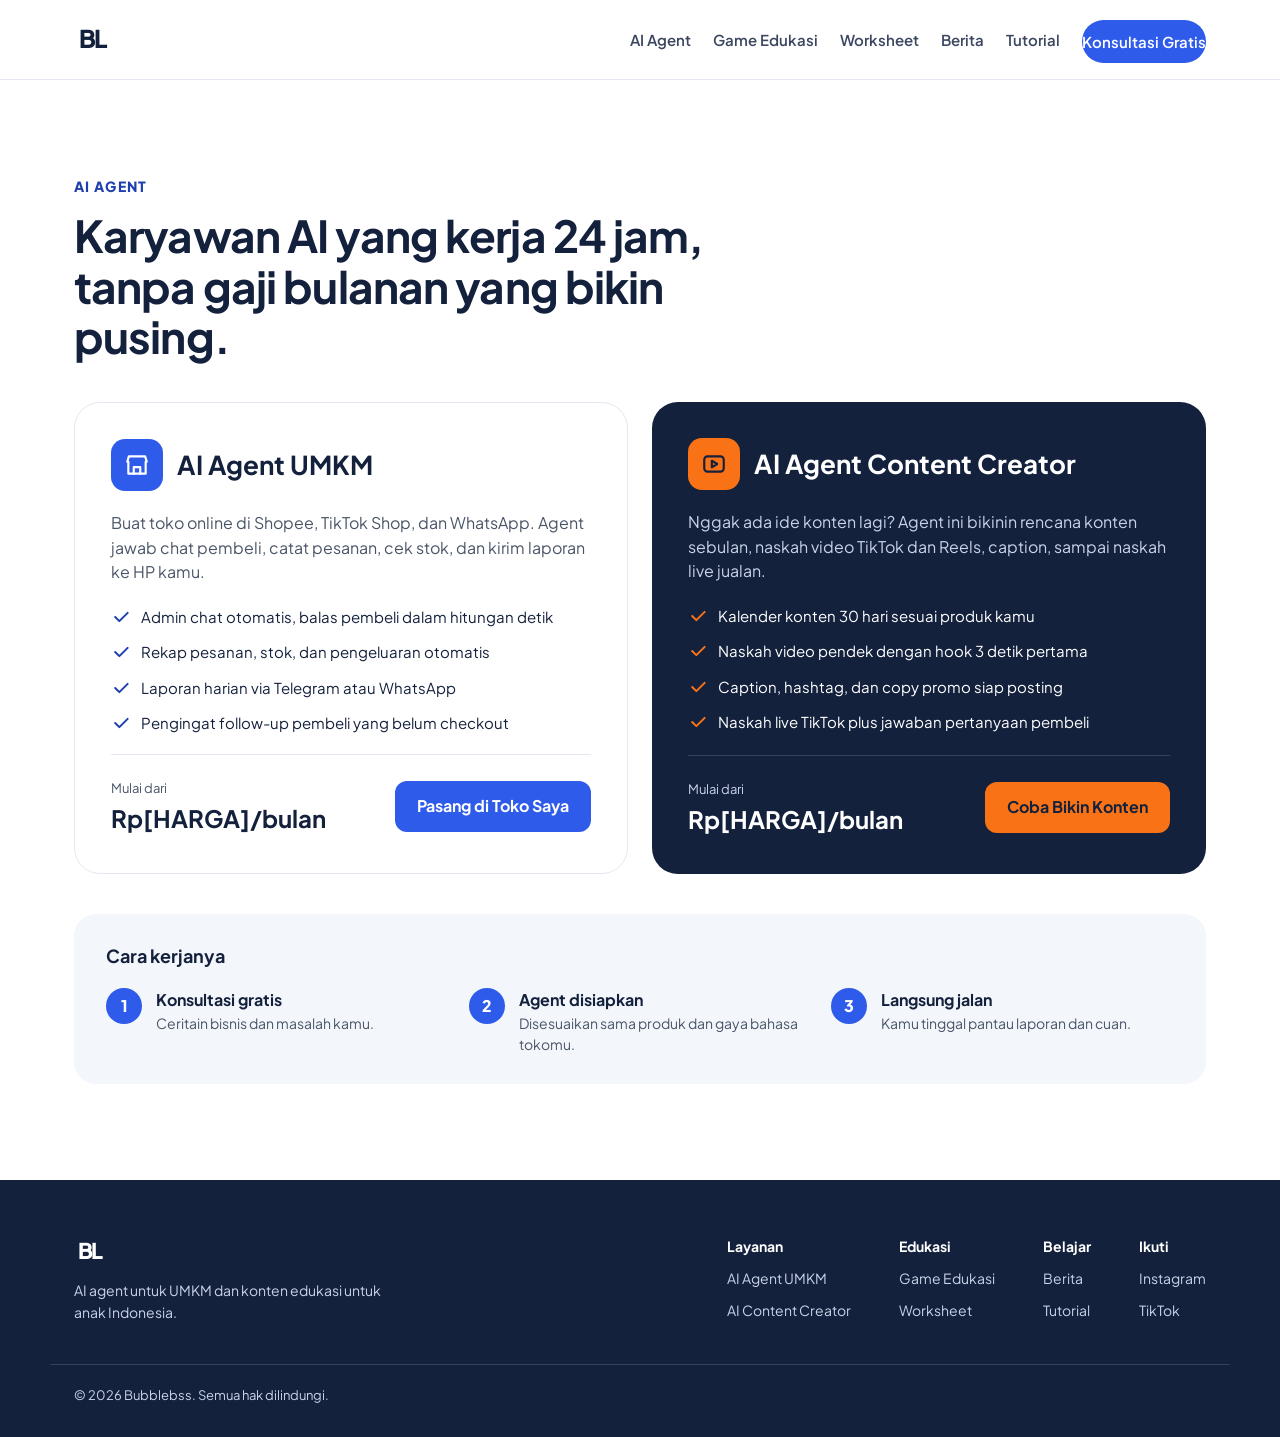
==== ai-agent/index.html @ f26211c4 "Remove Project Kami section, page, and CMS collection" ====
<!doctype html>
<html lang="id">
<head>
<meta charset="utf-8">
<title>AI Agent – Bubblebss</title>
<meta name="viewport" content="width=device-width, initial-scale=1">
<link rel="preconnect" href="https://fonts.googleapis.com">
<link rel="stylesheet" href="https://fonts.googleapis.com/css2?family=Plus+Jakarta+Sans:wght@400;500;600;700;800&display=swap">
<link rel="stylesheet" href="../style.css">
</head>
<body>

<header class="site-header">
<nav class="nav container">
<a href="/" class="nav-brand">
<svg width="36" height="36" viewBox="0 0 100 100" aria-hidden="true"><text x="50" y="72" font-family="'Plus Jakarta Sans', Arial, sans-serif" font-weight="800" font-size="68" letter-spacing="-6" text-anchor="middle" fill="#14213D">BL</text></svg>
</a>
<div class="nav-links">
<a href="/ai-agent/">AI Agent</a>
<a href="/game/">Game Edukasi</a>
<a href="/worksheet/">Worksheet</a>
<a href="/berita/">Berita</a>
<a href="/tutorial/">Tutorial</a>
<a href="/#kontak" class="nav-cta">Konsultasi Gratis</a>
</div>
</nav>
</header>

<section class="section">
<div class="section-head">
<span class="eyebrow eyebrow-blue">AI Agent</span>
<h2 class="section-title">Karyawan AI yang kerja 24 jam, tanpa gaji bulanan yang bikin pusing.</h2>
</div>

<div class="agent-grid">

<div class="agent-card agent-card-white">
<div class="agent-head">
<span class="agent-icon" style="background:#2F5BEA"><svg width="26" height="26" viewBox="0 0 24 24" fill="none" stroke="#FFFFFF" stroke-width="2" stroke-linecap="round" stroke-linejoin="round" aria-hidden="true"><path d="M3 9l1.5-5h15L21 9"></path><path d="M4 9v11h16V9"></path><path d="M9 20v-6h6v6"></path></svg></span>
<h3>AI Agent UMKM</h3>
</div>
<p class="desc">Buat toko online di Shopee, TikTok Shop, dan WhatsApp. Agent jawab chat pembeli, catat pesanan, cek stok, dan kirim laporan ke HP kamu.</p>
<ul class="agent-list">
<li><svg width="20" height="20" viewBox="0 0 24 24" fill="none" stroke="#1E3FAE" stroke-width="2.4" stroke-linecap="round" stroke-linejoin="round" aria-hidden="true"><path d="M5 12l5 5L20 7"></path></svg>Admin chat otomatis, balas pembeli dalam hitungan detik</li>
<li><svg width="20" height="20" viewBox="0 0 24 24" fill="none" stroke="#1E3FAE" stroke-width="2.4" stroke-linecap="round" stroke-linejoin="round" aria-hidden="true"><path d="M5 12l5 5L20 7"></path></svg>Rekap pesanan, stok, dan pengeluaran otomatis</li>
<li><svg width="20" height="20" viewBox="0 0 24 24" fill="none" stroke="#1E3FAE" stroke-width="2.4" stroke-linecap="round" stroke-linejoin="round" aria-hidden="true"><path d="M5 12l5 5L20 7"></path></svg>Laporan harian via Telegram atau WhatsApp</li>
<li><svg width="20" height="20" viewBox="0 0 24 24" fill="none" stroke="#1E3FAE" stroke-width="2.4" stroke-linecap="round" stroke-linejoin="round" aria-hidden="true"><path d="M5 12l5 5L20 7"></path></svg>Pengingat follow-up pembeli yang belum checkout</li>
</ul>
<div class="agent-footer">
<div><span class="price-label">Mulai dari</span><br><strong>Rp[HARGA]/bulan</strong></div>
<a href="/#kontak" class="btn btn-sm btn-primary">Pasang di Toko Saya</a>
</div>
</div>

<div class="agent-card agent-card-navy">
<div class="agent-head">
<span class="agent-icon" style="background:#F97316"><svg width="26" height="26" viewBox="0 0 24 24" fill="none" stroke="#14213D" stroke-width="2" stroke-linecap="round" stroke-linejoin="round" aria-hidden="true"><rect x="3" y="5" width="18" height="14" rx="3"></rect><path d="M10 9l5 3-5 3z"></path></svg></span>
<h3>AI Agent Content Creator</h3>
</div>
<p class="desc">Nggak ada ide konten lagi? Agent ini bikinin rencana konten sebulan, naskah video TikTok dan Reels, caption, sampai naskah live jualan.</p>
<ul class="agent-list">
<li><svg width="20" height="20" viewBox="0 0 24 24" fill="none" stroke="#F97316" stroke-width="2.4" stroke-linecap="round" stroke-linejoin="round" aria-hidden="true"><path d="M5 12l5 5L20 7"></path></svg>Kalender konten 30 hari sesuai produk kamu</li>
<li><svg width="20" height="20" viewBox="0 0 24 24" fill="none" stroke="#F97316" stroke-width="2.4" stroke-linecap="round" stroke-linejoin="round" aria-hidden="true"><path d="M5 12l5 5L20 7"></path></svg>Naskah video pendek dengan hook 3 detik pertama</li>
<li><svg width="20" height="20" viewBox="0 0 24 24" fill="none" stroke="#F97316" stroke-width="2.4" stroke-linecap="round" stroke-linejoin="round" aria-hidden="true"><path d="M5 12l5 5L20 7"></path></svg>Caption, hashtag, dan copy promo siap posting</li>
<li><svg width="20" height="20" viewBox="0 0 24 24" fill="none" stroke="#F97316" stroke-width="2.4" stroke-linecap="round" stroke-linejoin="round" aria-hidden="true"><path d="M5 12l5 5L20 7"></path></svg>Naskah live TikTok plus jawaban pertanyaan pembeli</li>
</ul>
<div class="agent-footer">
<div><span class="price-label">Mulai dari</span><br><strong>Rp[HARGA]/bulan</strong></div>
<a href="/#kontak" class="btn btn-sm btn-orange">Coba Bikin Konten</a>
</div>
</div>

</div>

<div class="howto">
<strong class="howto-title">Cara kerjanya</strong>
<div class="howto-grid">
<div class="howto-step"><span class="howto-num">1</span><div><strong>Konsultasi gratis</strong><div class="label">Ceritain bisnis dan masalah kamu.</div></div></div>
<div class="howto-step"><span class="howto-num">2</span><div><strong>Agent disiapkan</strong><div class="label">Disesuaikan sama produk dan gaya bahasa tokomu.</div></div></div>
<div class="howto-step"><span class="howto-num">3</span><div><strong>Langsung jalan</strong><div class="label">Kamu tinggal pantau laporan dan cuan.</div></div></div>
</div>
</div>
</section>

<footer class="site-footer">
<div class="footer-inner">
<div class="footer-brand">
<div class="footer-brand-row"><svg width="32" height="32" viewBox="0 0 100 100" aria-hidden="true"><text x="50" y="72" font-family="'Plus Jakarta Sans', Arial, sans-serif" font-weight="800" font-size="68" letter-spacing="-6" text-anchor="middle" fill="#FFFFFF">BL</text></svg></div>
<p>AI agent untuk UMKM dan konten edukasi untuk anak Indonesia.</p>
</div>
<div class="footer-cols">
<div class="footer-col"><strong>Layanan</strong><a href="/ai-agent/">AI Agent UMKM</a><a href="/ai-agent/">AI Content Creator</a></div>
<div class="footer-col"><strong>Edukasi</strong><a href="/game/">Game Edukasi</a><a href="/worksheet/">Worksheet</a></div>
<div class="footer-col"><strong>Belajar</strong><a href="/berita/">Berita</a><a href="/tutorial/">Tutorial</a></div>
<div class="footer-col"><strong>Ikuti</strong><a href="#">Instagram</a><a href="#">TikTok</a></div>
</div>
</div>
<div class="footer-bottom">© 2026 Bubblebss. Semua hak dilindungi.</div>
</footer>

</body>
</html>
---- style.css ----
:root{
  --blue:#2F5BEA;
  --blue-dark:#1E3FAE;
  --navy:#14213D;
  --navy-2:#33405E;
  --navy-text:#3B4660;
  --orange:#F97316;
  --orange-dark:#B4500F;
  --orange-darker:#8A3A08;
  --brown:#5A3A20;
  --bg-blue:#F3F6FB;
  --bg-orange:#FFF7F0;
  --border:#E3E8F2;
  --border-orange:#F3DCC8;
  --border-blue2:#D5DEF0;
  --gray:#4A5568;
  --ink-soft:#C9D3E8;
  --chip-blue-bg:#E6EDFD;
  --chip-orange-bg:#FFF1E6;
  --chip-green-bg:#DCF3E4;
  --chip-green-text:#17643A;
  --chip-cyan-bg:#D9F0F5;
  --chip-cyan-text:#0E5A6B;
  --lilac:#9DB4F7;
}

*{box-sizing:border-box}
html{scroll-behavior:smooth}
body{
  margin:0;
  background:#FFFFFF;
  color:var(--navy);
  font-family:'Plus Jakarta Sans',system-ui,sans-serif;
  line-height:1.55;
}
a{color:var(--blue-dark);text-decoration:none}
a:hover{color:var(--navy)}
img{max-width:100%}
ul{margin:0;padding:0;list-style:none}

.container{max-width:1180px;margin:0 auto;padding:0 24px}

/* NAV */
.site-header{border-bottom:1px solid var(--border);background:#FFFFFF}
.nav{display:flex;flex-wrap:wrap;align-items:center;justify-content:space-between;gap:16px;padding:16px 24px}
.nav-brand{display:flex;align-items:center;gap:10px;color:var(--navy)}
.nav-brand strong{font-weight:800;font-size:22px;letter-spacing:-0.02em}
.nav-links{display:flex;flex-wrap:wrap;align-items:center;gap:16px 22px;font-size:15px;font-weight:600}
.nav-cta{margin-top:4px}
.nav-links a{color:var(--navy-text);padding:10px 0}
.nav-cta{background:var(--blue);color:#FFFFFF !important;padding:13px 26px;border-radius:999px}

/* BUTTONS */
.btn{display:inline-block;font-weight:700;font-size:16px;padding:15px 26px;border-radius:14px;text-decoration:none}
.btn-primary{background:var(--blue);color:#FFFFFF !important}
.btn-outline{background:#FFFFFF;color:var(--navy) !important;border:1.5px solid var(--navy);padding:14px 26px}
.btn-orange{background:var(--orange);color:var(--navy) !important}
.btn-white{background:#FFFFFF;color:var(--navy) !important}
.btn-outline-white{border:1.5px solid #FFFFFF;color:#FFFFFF !important;padding:14px 24px}
.btn-sm{padding:13px 22px;border-radius:12px;font-weight:700}

/* SECTION HEADINGS */
.eyebrow{font-size:14px;font-weight:800;letter-spacing:.08em;text-transform:uppercase}
.eyebrow-blue{color:var(--blue-dark)}
.eyebrow-orange{color:var(--orange-dark)}
h1,h2,h3{margin:0}
.section-title{font-size:clamp(30px,3.6vw,44px);line-height:1.15;letter-spacing:-.02em}
.section-lede{margin:0;font-size:17px;color:var(--gray)}

/* HERO */
.hero{background:var(--bg-blue)}
.hero-inner{padding:88px 24px 96px;display:flex;flex-wrap:wrap;align-items:center;gap:56px;max-width:1180px;margin:0 auto}
.hero-copy{flex:1 1 480px;min-width:0;display:flex;flex-direction:column;gap:24px}
.hero-badge{align-self:flex-start;background:#FFFFFF;border:1px solid var(--border-blue2);color:var(--blue-dark);font-size:14px;font-weight:700;padding:8px 14px;border-radius:999px}
.hero-title{font-size:clamp(36px,5vw,60px);line-height:1.08;font-weight:800;letter-spacing:-.03em}
.hero-desc{margin:0;font-size:19px;color:var(--navy-text);max-width:560px}
.hero-actions{display:flex;flex-wrap:wrap;gap:12px}
.hero-grid{flex:1 1 380px;min-width:0;display:grid;grid-template-columns:repeat(2,minmax(0,1fr));gap:16px}
.hero-card{border-radius:22px;padding:24px;display:flex;flex-direction:column;gap:10px}
.hero-card.offset{margin-top:32px}
.hero-card-white{background:#FFFFFF;border:1px solid var(--border)}
.hero-card-navy{background:var(--navy);color:#FFFFFF}
.hero-card-orange{background:var(--chip-orange-bg)}
.hero-icon{width:44px;height:44px;border-radius:12px;display:flex;align-items:center;justify-content:center}
.hero-card strong{font-size:17px}
.hero-card span.desc{font-size:14px;color:var(--gray)}

/* GENERIC SECTION */
.section{max-width:1180px;margin:0 auto;padding:96px 24px;display:flex;flex-direction:column;gap:40px}
.section-head{display:flex;flex-direction:column;gap:12px;max-width:680px}
.section-head-row{display:flex;flex-wrap:wrap;justify-content:space-between;align-items:flex-end;gap:16px}

/* AI AGENT CARDS */
.agent-grid{display:grid;grid-template-columns:repeat(auto-fit,minmax(320px,1fr));gap:24px}
.agent-card{border-radius:26px;padding:36px;display:flex;flex-direction:column;gap:20px}
.agent-card-white{border:1px solid var(--border);background:#FFFFFF}
.agent-card-navy{background:var(--navy);color:#FFFFFF}
.agent-head{display:flex;align-items:center;gap:14px}
.agent-icon{width:52px;height:52px;border-radius:14px;display:flex;align-items:center;justify-content:center}
.agent-card h3{font-size:26px}
.agent-card p.desc{margin:0;font-size:16px}
.agent-card-white p.desc{color:var(--gray)}
.agent-card-navy p.desc{color:var(--ink-soft)}
.agent-list{display:flex;flex-direction:column;gap:12px;font-size:15px}
.agent-list li{display:flex;gap:10px;align-items:flex-start}
.agent-list svg{flex:none;margin-top:2px}
.agent-footer{display:flex;flex-wrap:wrap;align-items:center;justify-content:space-between;gap:16px;padding-top:20px;margin-top:auto;border-top:1px solid var(--border)}
.agent-card-navy .agent-footer{border-top:1px solid var(--navy-2)}
.agent-footer .price-label{font-size:13px;color:var(--gray)}
.agent-card-navy .price-label{color:var(--ink-soft)}
.agent-footer strong{font-size:24px}

.howto{background:var(--bg-blue);border-radius:22px;padding:28px 32px;display:flex;flex-direction:column;gap:18px}
.howto-title{font-size:18px}
.howto-grid{display:grid;grid-template-columns:repeat(auto-fit,minmax(220px,1fr));gap:20px}
.howto-step{display:flex;gap:14px;align-items:flex-start}
.howto-num{flex:none;width:36px;height:36px;border-radius:999px;background:var(--blue);color:#FFFFFF;font-weight:800;display:flex;align-items:center;justify-content:center}
.howto-step .label{font-size:14px;color:var(--gray)}

.target-note{background:var(--chip-orange-bg);border:1px solid var(--border-orange);border-radius:20px;padding:24px 28px;display:flex;gap:16px;align-items:flex-start}
.target-note .icon{flex:none;width:40px;height:40px;border-radius:10px;background:#FFFFFF;display:flex;align-items:center;justify-content:center}
.target-note p{margin:0;font-size:15px;color:var(--orange-darker)}
.target-note strong{display:block;margin-bottom:4px;font-size:16px;color:var(--navy)}

/* GAME */
.game-section{background:var(--bg-orange)}
.game-grid{display:grid;grid-template-columns:repeat(auto-fit,minmax(250px,1fr));gap:20px}
.game-card{background:#FFFFFF;border-radius:22px;overflow:hidden;display:flex;flex-direction:column;border:1px solid var(--border-orange)}
.game-thumb{height:150px;display:flex;align-items:center;justify-content:center}
.game-body{padding:22px;display:flex;flex-direction:column;gap:10px;flex:1}
.chip{align-self:flex-start;font-size:12px;font-weight:700;padding:4px 10px;border-radius:999px}
.chip-green{background:var(--chip-green-bg);color:var(--chip-green-text)}
.chip-blue{background:var(--chip-blue-bg);color:var(--blue-dark)}
.chip-cyan{background:var(--chip-cyan-bg);color:var(--chip-cyan-text)}
.chip-orange{background:var(--chip-orange-bg);color:var(--orange-darker)}
.game-card h3{font-size:19px}
.game-card p{margin:0;font-size:14px;color:var(--gray)}
.game-link{margin-top:auto;font-weight:700;font-size:15px;padding:10px 0}

/* WORKSHEET */
.worksheet-section{display:flex;flex-wrap:wrap;gap:48px;align-items:flex-start}
.worksheet-copy{flex:1 1 340px;min-width:0;display:flex;flex-direction:column;gap:16px}
.worksheet-grid{flex:2 1 560px;min-width:0;display:grid;grid-template-columns:repeat(auto-fit,minmax(240px,1fr));gap:16px}
.worksheet-card{border:1px solid var(--border);border-radius:20px;padding:22px;display:flex;flex-direction:column;gap:8px}
.worksheet-card strong.title{font-size:18px}
.worksheet-card span.desc{font-size:14px;color:var(--gray)}
.worksheet-price-row{display:flex;justify-content:space-between;align-items:center;margin-top:8px}
.worksheet-price-row strong{color:var(--blue-dark)}
.worksheet-price-row a{font-weight:700;font-size:14px;padding:8px 0}
.worksheet-bundle{grid-column:1/-1;background:var(--navy);color:#FFFFFF;border-radius:20px;padding:22px 26px;display:flex;flex-wrap:wrap;justify-content:space-between;align-items:center;gap:14px}
.worksheet-bundle .label{font-size:14px;color:var(--ink-soft)}

/* PROJECT */
.project-grid{display:grid;grid-template-columns:repeat(auto-fit,minmax(280px,1fr));gap:20px}
.project-card{background:#FFFFFF;border:1px solid var(--border);border-radius:22px;padding:26px;display:flex;flex-direction:column;gap:14px}
.project-card h3{font-size:20px;line-height:1.3}
.project-card p{margin:0;font-size:15px;color:var(--gray)}
.project-stats{display:flex;gap:20px;border-top:1px solid var(--border);padding-top:16px;margin-top:auto}
.project-stat{display:flex;flex-direction:column;gap:2px}
.project-stat strong{font-size:18px;color:var(--blue-dark)}
.project-stat span{font-size:12px;color:var(--gray)}

/* BERITA / TUTORIAL teaser + list */
.berita-section{background:var(--bg-blue)}
.news-grid{display:grid;grid-template-columns:repeat(auto-fit,minmax(280px,1fr));gap:20px}
.news-card{background:#FFFFFF;border-radius:22px;padding:26px;display:flex;flex-direction:column;gap:12px}
.news-meta{display:flex;gap:10px;font-size:13px;color:var(--gray)}
.news-meta .cat{font-weight:700}
.news-card h3{font-size:20px;line-height:1.3}
.news-card p{margin:0;font-size:15px;color:var(--gray)}
.news-card .read-more{margin-top:auto;font-weight:700;font-size:15px;padding:8px 0}

.tutorial-list{display:flex;flex-direction:column;border-top:1px solid var(--border)}
.tutorial-row{text-decoration:none;color:var(--navy);display:flex;flex-wrap:wrap;align-items:center;gap:12px 24px;padding:22px 4px;border-bottom:1px solid var(--border)}
.tutorial-row strong{flex:1 1 320px;font-size:18px}
.tutorial-row .meta{font-size:14px;color:var(--gray)}

/* CTA */
.cta-wrap{max-width:1180px;margin:0 auto;padding:0 24px 96px}
.cta-box{background:var(--blue);color:#FFFFFF;border-radius:30px;padding:56px 40px;display:flex;flex-wrap:wrap;align-items:center;justify-content:space-between;gap:28px}
.cta-copy{flex:1 1 420px;min-width:0;display:flex;flex-direction:column;gap:12px}
.cta-copy h2{font-size:clamp(28px,3.2vw,40px);line-height:1.15;letter-spacing:-.02em}
.cta-copy p{margin:0;font-size:17px;color:var(--chip-blue-bg)}
.cta-actions{display:flex;flex-wrap:wrap;gap:12px}

/* FOOTER */
.site-footer{background:var(--navy);color:var(--ink-soft)}
.footer-inner{max-width:1180px;margin:0 auto;padding:56px 24px 40px;display:flex;flex-wrap:wrap;justify-content:space-between;gap:32px}
.footer-brand{flex:1 1 280px;display:flex;flex-direction:column;gap:12px}
.footer-brand-row{display:flex;align-items:center;gap:10px;color:#FFFFFF}
.footer-brand-row strong{font-size:20px}
.footer-brand p{margin:0;font-size:14px;max-width:320px}
.footer-cols{display:flex;flex-wrap:wrap;gap:48px;font-size:14px}
.footer-col{display:flex;flex-direction:column;gap:10px}
.footer-col strong{color:#FFFFFF}
.footer-col a{color:var(--ink-soft)}
.footer-bottom{max-width:1180px;margin:0 auto;padding:20px 24px 32px;border-top:1px solid var(--navy-2);font-size:13px}

/* SIMPLE PAGE HEADER (berita/tutorial/game/worksheet pages) */
.page-hero{background:var(--bg-blue);padding:64px 24px;text-align:left}
.page-hero .container{display:flex;flex-direction:column;gap:12px;max-width:760px}

/* ARTICLE DETAIL */
.article-wrap{max-width:720px;margin:0 auto;padding:64px 24px 96px}
.article-meta{display:flex;gap:10px;font-size:13px;color:var(--gray);margin-bottom:12px}
.article-wrap h1{font-size:clamp(28px,4vw,42px);line-height:1.2;letter-spacing:-.02em;margin-bottom:24px}
.article-body{font-size:17px;color:#1F2937}
.article-body h2{margin-top:36px;font-size:24px}
.article-body h3{margin-top:28px;font-size:20px}
.article-body p{margin:16px 0}
.article-body ul,.article-body ol{margin:16px 0;padding-left:22px}
.article-body img{border-radius:16px}
.back-link{display:inline-block;margin-bottom:24px;font-weight:700}

/* UTIL */
.muted{color:var(--gray)}
.empty-state{padding:40px 0;color:var(--gray)}
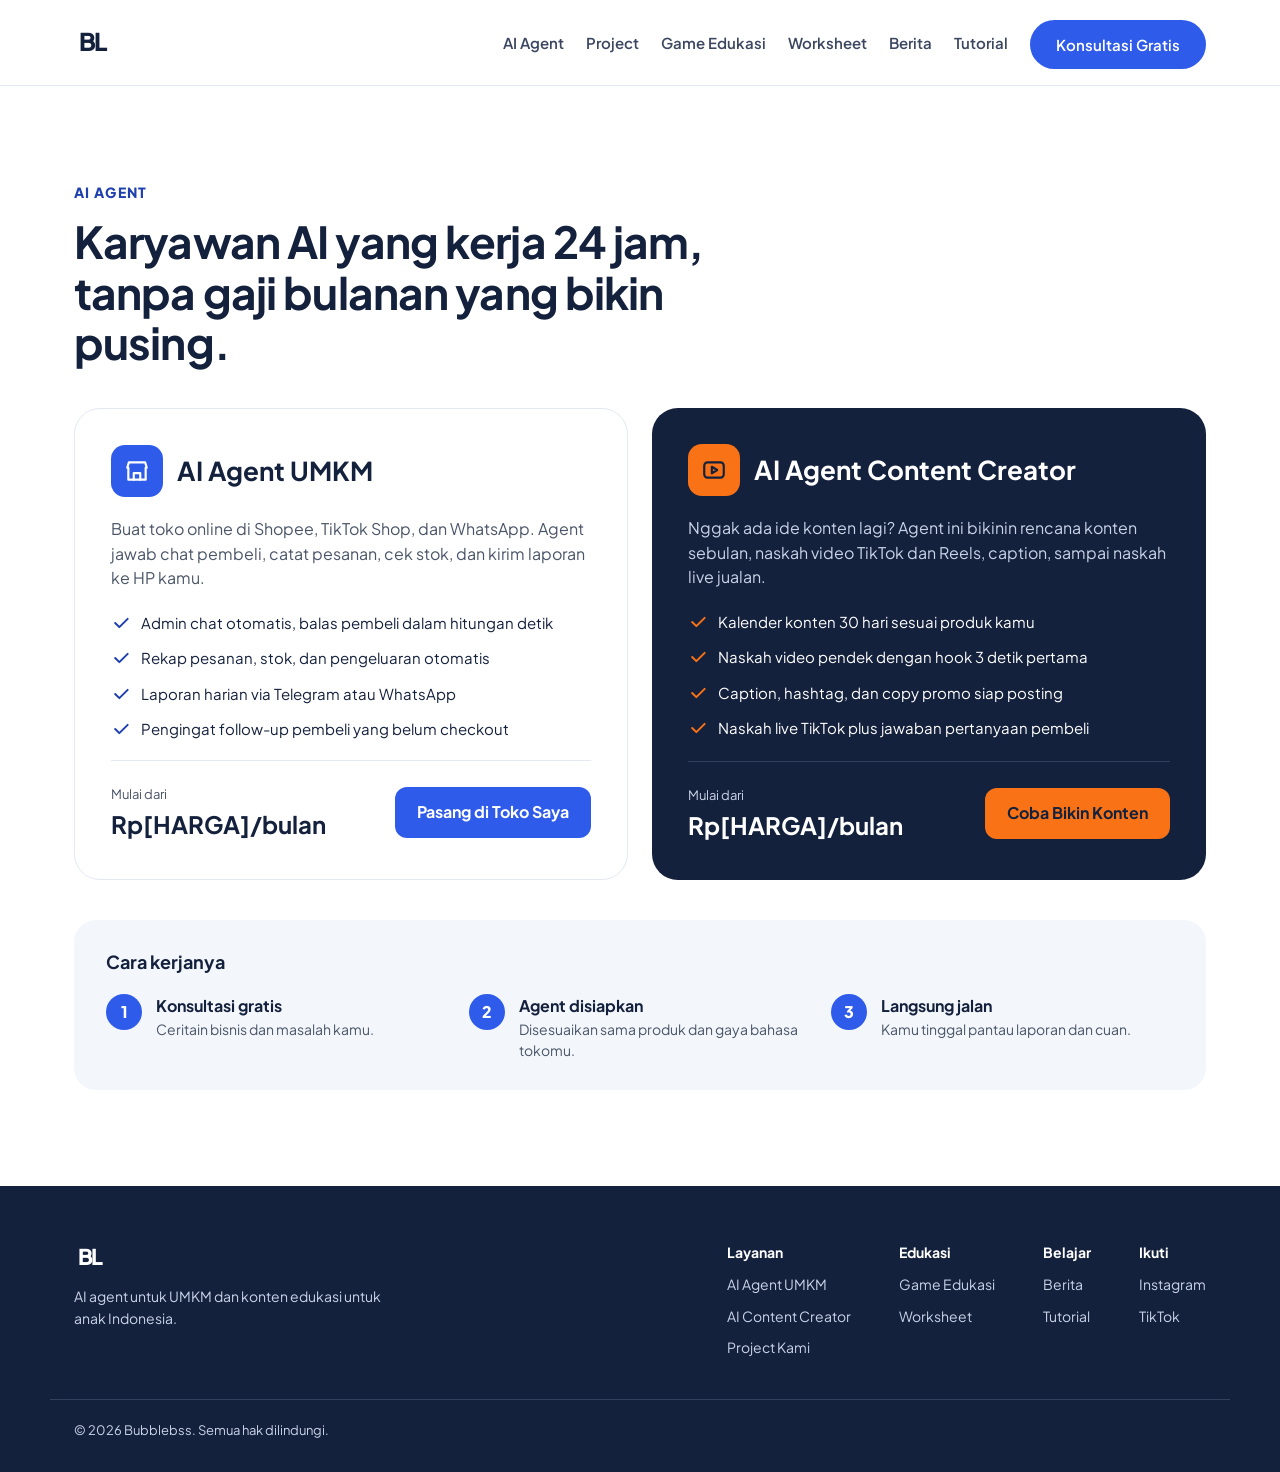
==== commit a6b8367e: "Revert "Remove Project Kami section, page, and CMS collection" This reverts commit f26211c4c79ff9e33" ====
--- a/ai-agent/index.html
+++ b/ai-agent/index.html
@@ -17,6 +17,7 @@
 </a>
 <div class="nav-links">
 <a href="/ai-agent/">AI Agent</a>
+<a href="/project/">Project</a>
 <a href="/game/">Game Edukasi</a>
 <a href="/worksheet/">Worksheet</a>
 <a href="/berita/">Berita</a>
@@ -89,7 +90,7 @@
 <p>AI agent untuk UMKM dan konten edukasi untuk anak Indonesia.</p>
 </div>
 <div class="footer-cols">
-<div class="footer-col"><strong>Layanan</strong><a href="/ai-agent/">AI Agent UMKM</a><a href="/ai-agent/">AI Content Creator</a></div>
+<div class="footer-col"><strong>Layanan</strong><a href="/ai-agent/">AI Agent UMKM</a><a href="/ai-agent/">AI Content Creator</a><a href="/project/">Project Kami</a></div>
 <div class="footer-col"><strong>Edukasi</strong><a href="/game/">Game Edukasi</a><a href="/worksheet/">Worksheet</a></div>
 <div class="footer-col"><strong>Belajar</strong><a href="/berita/">Berita</a><a href="/tutorial/">Tutorial</a></div>
 <div class="footer-col"><strong>Ikuti</strong><a href="#">Instagram</a><a href="#">TikTok</a></div>
--- a/style.css
+++ b/style.css
@@ -46,9 +46,8 @@
 .nav-brand{display:flex;align-items:center;gap:10px;color:var(--navy)}
 .nav-brand strong{font-weight:800;font-size:22px;letter-spacing:-0.02em}
 .nav-links{display:flex;flex-wrap:wrap;align-items:center;gap:16px 22px;font-size:15px;font-weight:600}
-.nav-cta{margin-top:4px}
 .nav-links a{color:var(--navy-text);padding:10px 0}
-.nav-cta{background:var(--blue);color:#FFFFFF !important;padding:13px 26px;border-radius:999px}
+.nav-links a.nav-cta{background:var(--blue);color:#FFFFFF !important;padding:13px 26px;border-radius:999px;margin-top:4px}
 
 /* BUTTONS */
 .btn{display:inline-block;font-weight:700;font-size:16px;padding:15px 26px;border-radius:14px;text-decoration:none}
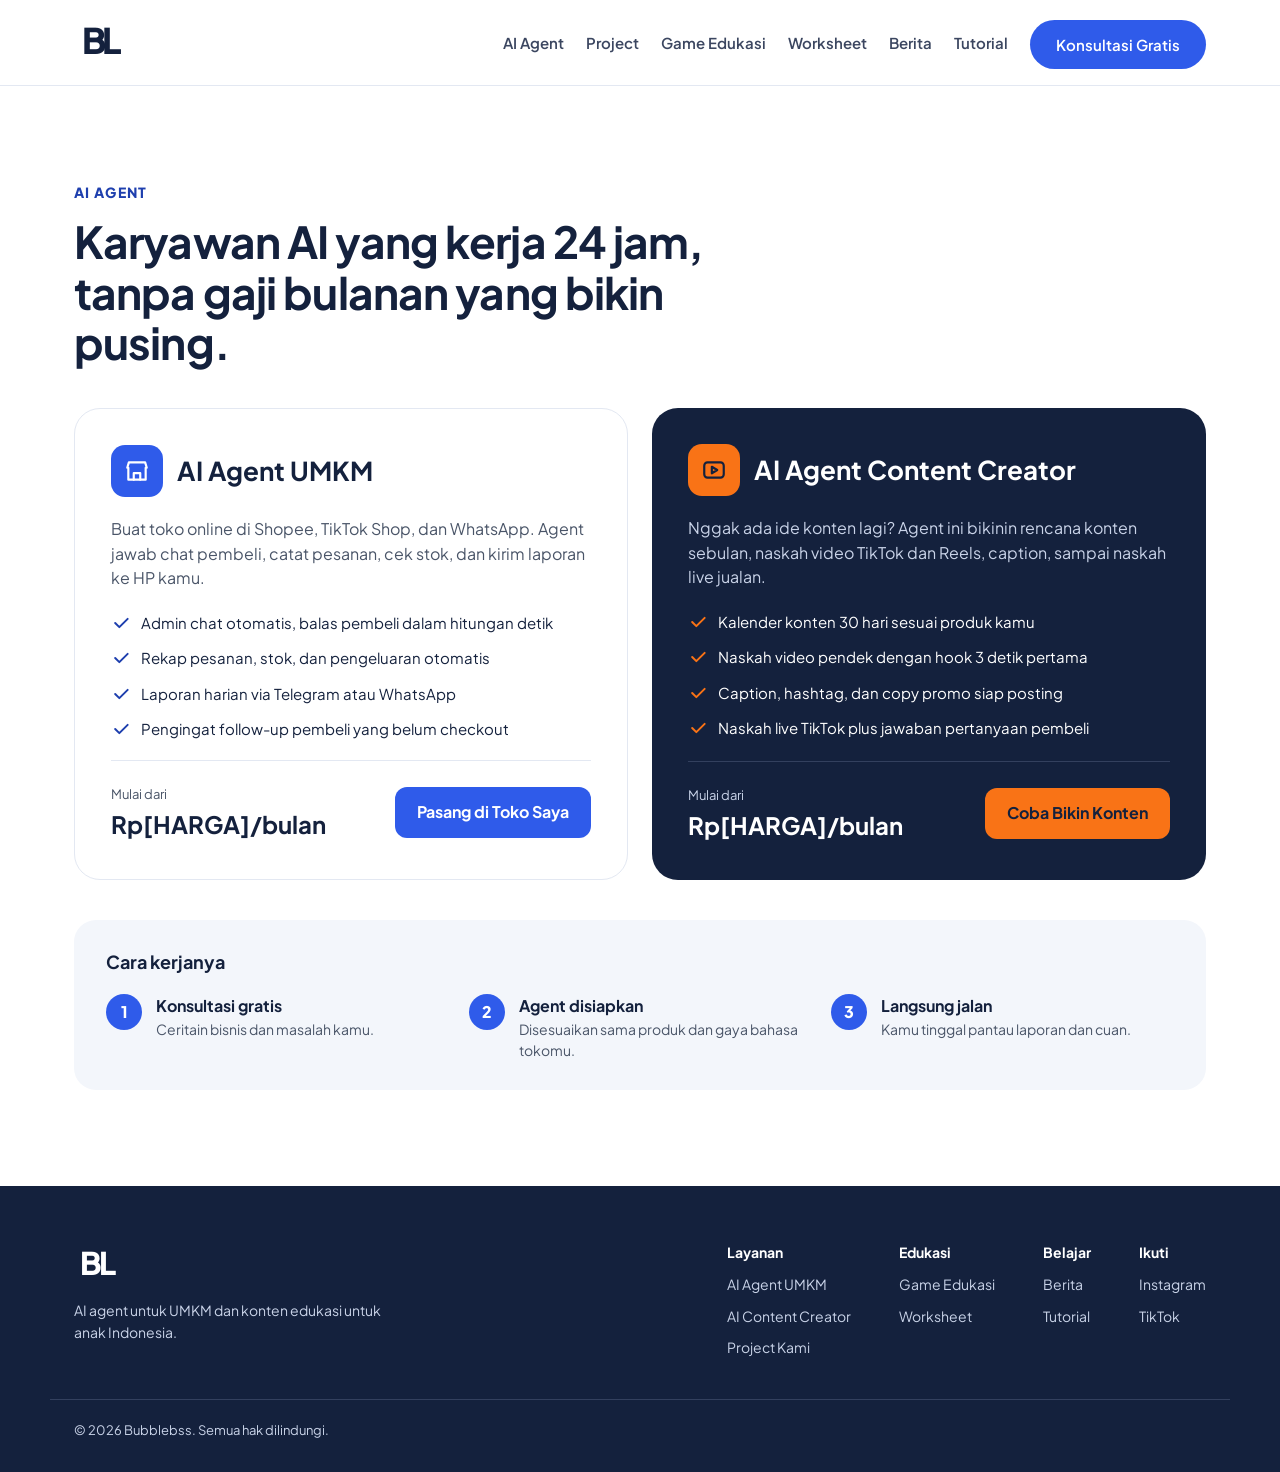
==== commit 8fad49fb: "Enlarge BL logo mark in header and footer" ====
--- a/ai-agent/index.html
+++ b/ai-agent/index.html
@@ -13,7 +13,7 @@
 <header class="site-header">
 <nav class="nav container">
 <a href="/" class="nav-brand">
-<svg width="36" height="36" viewBox="0 0 100 100" aria-hidden="true"><text x="50" y="72" font-family="'Plus Jakarta Sans', Arial, sans-serif" font-weight="800" font-size="68" letter-spacing="-6" text-anchor="middle" fill="#14213D">BL</text></svg>
+<svg width="52" height="52" viewBox="0 0 100 100" aria-hidden="true"><text x="50" y="72" font-family="'Plus Jakarta Sans', Arial, sans-serif" font-weight="800" font-size="68" letter-spacing="-6" text-anchor="middle" fill="#14213D">BL</text></svg>
 </a>
 <div class="nav-links">
 <a href="/ai-agent/">AI Agent</a>
@@ -86,7 +86,7 @@
 <footer class="site-footer">
 <div class="footer-inner">
 <div class="footer-brand">
-<div class="footer-brand-row"><svg width="32" height="32" viewBox="0 0 100 100" aria-hidden="true"><text x="50" y="72" font-family="'Plus Jakarta Sans', Arial, sans-serif" font-weight="800" font-size="68" letter-spacing="-6" text-anchor="middle" fill="#FFFFFF">BL</text></svg></div>
+<div class="footer-brand-row"><svg width="46" height="46" viewBox="0 0 100 100" aria-hidden="true"><text x="50" y="72" font-family="'Plus Jakarta Sans', Arial, sans-serif" font-weight="800" font-size="68" letter-spacing="-6" text-anchor="middle" fill="#FFFFFF">BL</text></svg></div>
 <p>AI agent untuk UMKM dan konten edukasi untuk anak Indonesia.</p>
 </div>
 <div class="footer-cols">
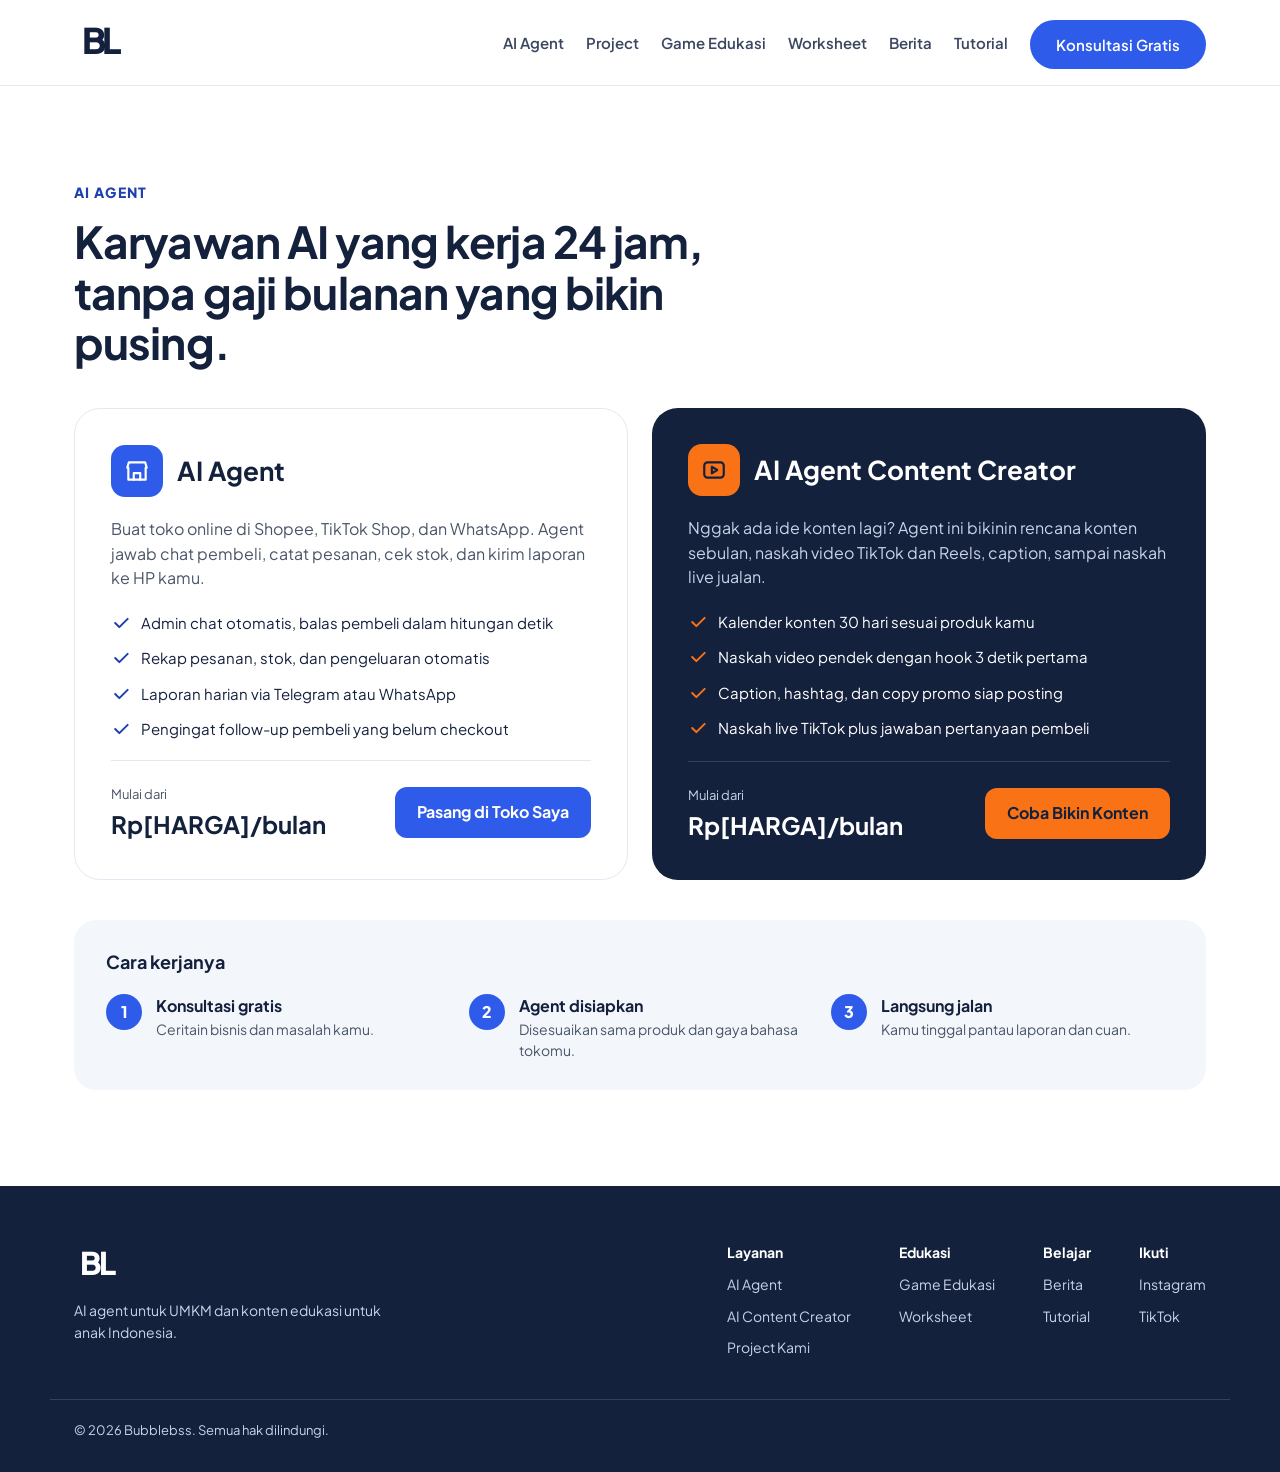
==== commit 551f8673: "Rename AI Agent UMKM label to just AI Agent sitewide" ====
--- a/ai-agent/index.html
+++ b/ai-agent/index.html
@@ -38,7 +38,7 @@
 <div class="agent-card agent-card-white">
 <div class="agent-head">
 <span class="agent-icon" style="background:#2F5BEA"><svg width="26" height="26" viewBox="0 0 24 24" fill="none" stroke="#FFFFFF" stroke-width="2" stroke-linecap="round" stroke-linejoin="round" aria-hidden="true"><path d="M3 9l1.5-5h15L21 9"></path><path d="M4 9v11h16V9"></path><path d="M9 20v-6h6v6"></path></svg></span>
-<h3>AI Agent UMKM</h3>
+<h3>AI Agent</h3>
 </div>
 <p class="desc">Buat toko online di Shopee, TikTok Shop, dan WhatsApp. Agent jawab chat pembeli, catat pesanan, cek stok, dan kirim laporan ke HP kamu.</p>
 <ul class="agent-list">
@@ -90,7 +90,7 @@
 <p>AI agent untuk UMKM dan konten edukasi untuk anak Indonesia.</p>
 </div>
 <div class="footer-cols">
-<div class="footer-col"><strong>Layanan</strong><a href="/ai-agent/">AI Agent UMKM</a><a href="/ai-agent/">AI Content Creator</a><a href="/project/">Project Kami</a></div>
+<div class="footer-col"><strong>Layanan</strong><a href="/ai-agent/">AI Agent</a><a href="/ai-agent/">AI Content Creator</a><a href="/project/">Project Kami</a></div>
 <div class="footer-col"><strong>Edukasi</strong><a href="/game/">Game Edukasi</a><a href="/worksheet/">Worksheet</a></div>
 <div class="footer-col"><strong>Belajar</strong><a href="/berita/">Berita</a><a href="/tutorial/">Tutorial</a></div>
 <div class="footer-col"><strong>Ikuti</strong><a href="#">Instagram</a><a href="#">TikTok</a></div>
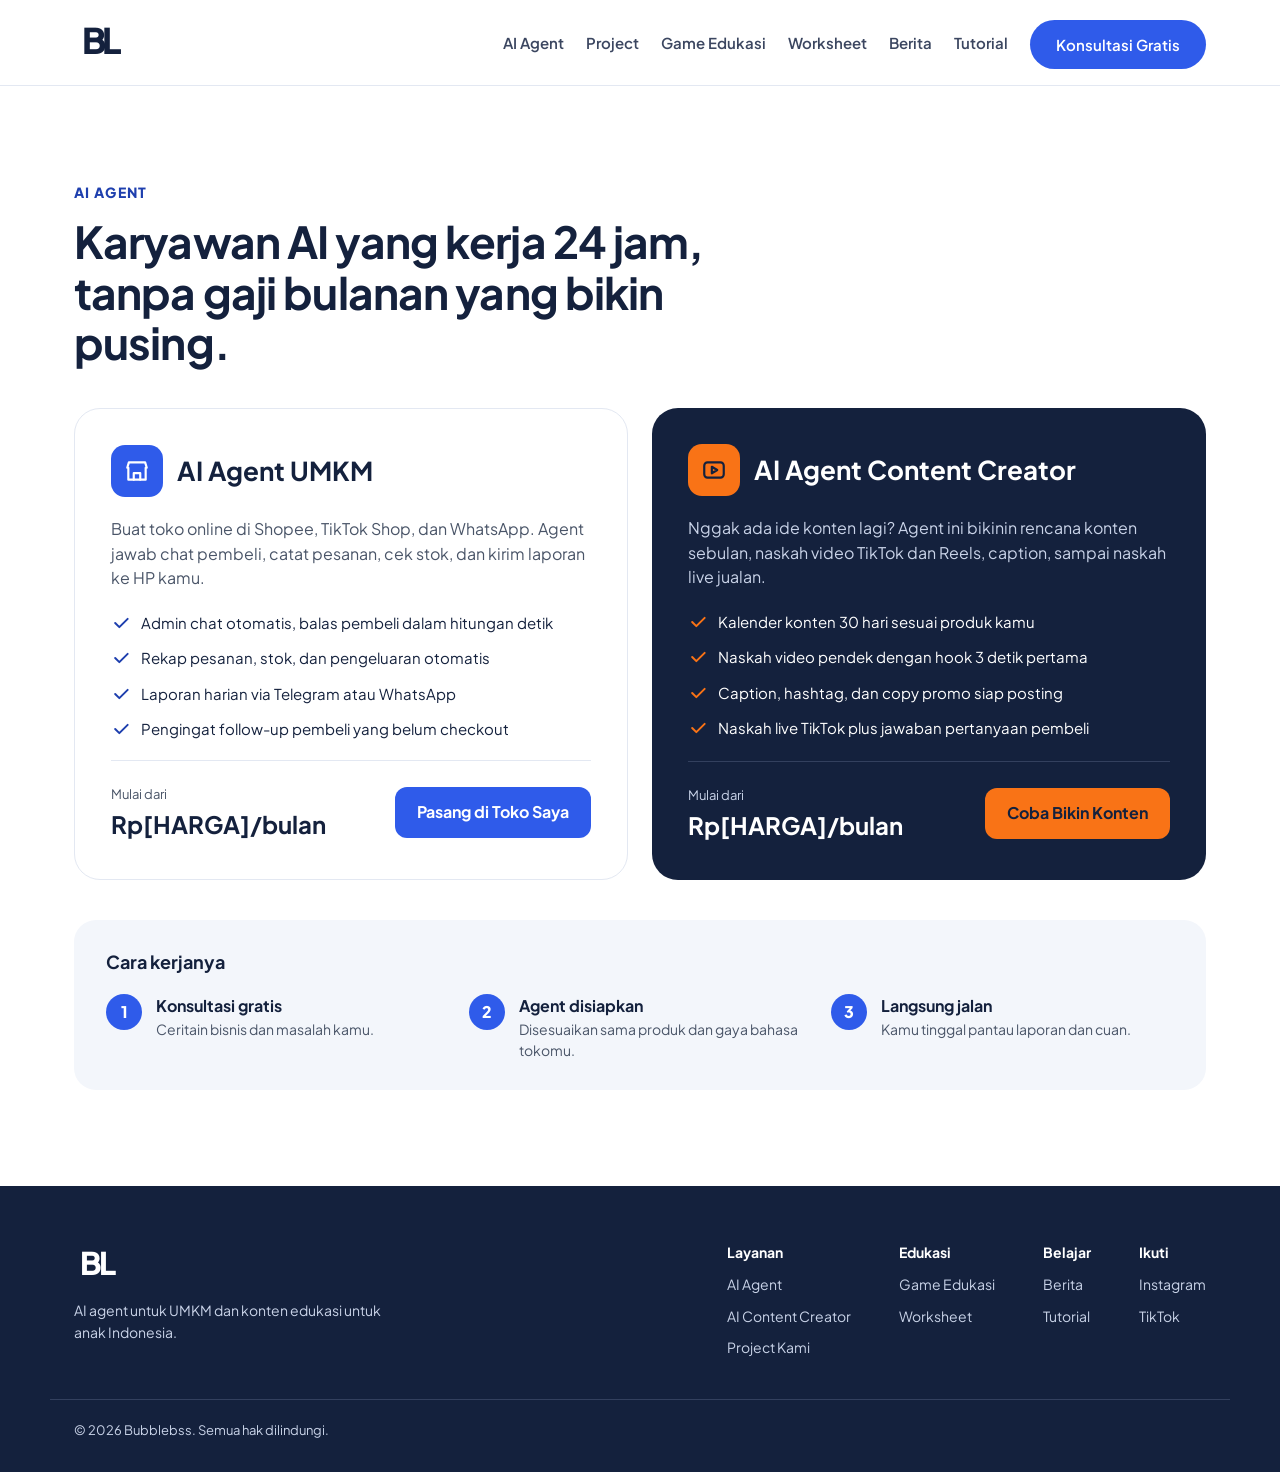
==== commit 260a21fd: "Keep UMKM-specific card titled AI Agent UMKM, other labels stay generic" ====
--- a/ai-agent/index.html
+++ b/ai-agent/index.html
@@ -38,7 +38,7 @@
 <div class="agent-card agent-card-white">
 <div class="agent-head">
 <span class="agent-icon" style="background:#2F5BEA"><svg width="26" height="26" viewBox="0 0 24 24" fill="none" stroke="#FFFFFF" stroke-width="2" stroke-linecap="round" stroke-linejoin="round" aria-hidden="true"><path d="M3 9l1.5-5h15L21 9"></path><path d="M4 9v11h16V9"></path><path d="M9 20v-6h6v6"></path></svg></span>
-<h3>AI Agent</h3>
+<h3>AI Agent UMKM</h3>
 </div>
 <p class="desc">Buat toko online di Shopee, TikTok Shop, dan WhatsApp. Agent jawab chat pembeli, catat pesanan, cek stok, dan kirim laporan ke HP kamu.</p>
 <ul class="agent-list">
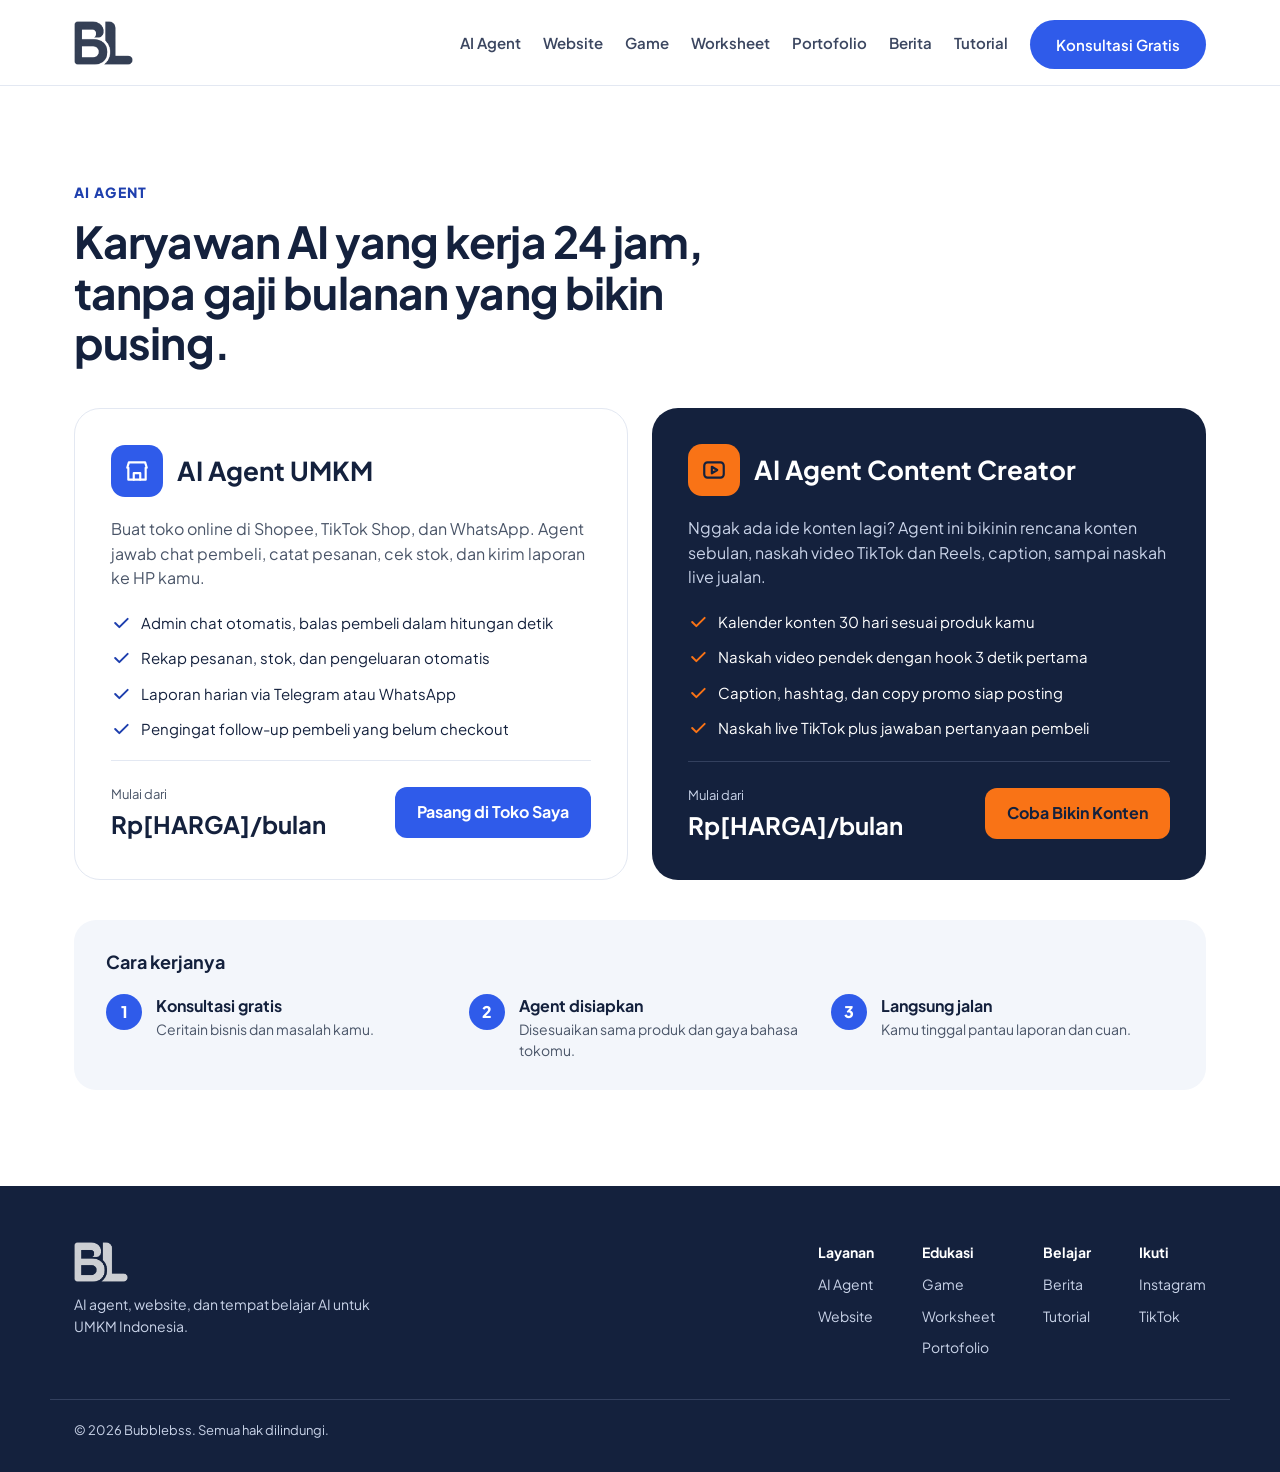
==== commit 37e85b54: "Redesign landing page with new BL logo, add Website + Portofolio sections, make AI Agent/Website/Por" ====
--- a/ai-agent/index.html
+++ b/ai-agent/index.html
@@ -13,13 +13,14 @@
 <header class="site-header">
 <nav class="nav container">
 <a href="/" class="nav-brand">
-<svg width="52" height="52" viewBox="0 0 100 100" aria-hidden="true"><text x="50" y="72" font-family="'Plus Jakarta Sans', Arial, sans-serif" font-weight="800" font-size="68" letter-spacing="-6" text-anchor="middle" fill="#14213D">BL</text></svg>
+<img src="../assets/logo-bl.png" alt="Bubblebss" style="height:44px;width:auto;display:block">
 </a>
 <div class="nav-links">
 <a href="/ai-agent/">AI Agent</a>
-<a href="/project/">Project</a>
-<a href="/game/">Game Edukasi</a>
+<a href="/website/">Website</a>
+<a href="/game/">Game</a>
 <a href="/worksheet/">Worksheet</a>
+<a href="/portofolio/">Portofolio</a>
 <a href="/berita/">Berita</a>
 <a href="/tutorial/">Tutorial</a>
 <a href="/#kontak" class="nav-cta">Konsultasi Gratis</a>
@@ -33,44 +34,8 @@
 <h2 class="section-title">Karyawan AI yang kerja 24 jam, tanpa gaji bulanan yang bikin pusing.</h2>
 </div>
 
-<div class="agent-grid">
-
-<div class="agent-card agent-card-white">
-<div class="agent-head">
-<span class="agent-icon" style="background:#2F5BEA"><svg width="26" height="26" viewBox="0 0 24 24" fill="none" stroke="#FFFFFF" stroke-width="2" stroke-linecap="round" stroke-linejoin="round" aria-hidden="true"><path d="M3 9l1.5-5h15L21 9"></path><path d="M4 9v11h16V9"></path><path d="M9 20v-6h6v6"></path></svg></span>
-<h3>AI Agent UMKM</h3>
-</div>
-<p class="desc">Buat toko online di Shopee, TikTok Shop, dan WhatsApp. Agent jawab chat pembeli, catat pesanan, cek stok, dan kirim laporan ke HP kamu.</p>
-<ul class="agent-list">
-<li><svg width="20" height="20" viewBox="0 0 24 24" fill="none" stroke="#1E3FAE" stroke-width="2.4" stroke-linecap="round" stroke-linejoin="round" aria-hidden="true"><path d="M5 12l5 5L20 7"></path></svg>Admin chat otomatis, balas pembeli dalam hitungan detik</li>
-<li><svg width="20" height="20" viewBox="0 0 24 24" fill="none" stroke="#1E3FAE" stroke-width="2.4" stroke-linecap="round" stroke-linejoin="round" aria-hidden="true"><path d="M5 12l5 5L20 7"></path></svg>Rekap pesanan, stok, dan pengeluaran otomatis</li>
-<li><svg width="20" height="20" viewBox="0 0 24 24" fill="none" stroke="#1E3FAE" stroke-width="2.4" stroke-linecap="round" stroke-linejoin="round" aria-hidden="true"><path d="M5 12l5 5L20 7"></path></svg>Laporan harian via Telegram atau WhatsApp</li>
-<li><svg width="20" height="20" viewBox="0 0 24 24" fill="none" stroke="#1E3FAE" stroke-width="2.4" stroke-linecap="round" stroke-linejoin="round" aria-hidden="true"><path d="M5 12l5 5L20 7"></path></svg>Pengingat follow-up pembeli yang belum checkout</li>
-</ul>
-<div class="agent-footer">
-<div><span class="price-label">Mulai dari</span><br><strong>Rp[HARGA]/bulan</strong></div>
-<a href="/#kontak" class="btn btn-sm btn-primary">Pasang di Toko Saya</a>
-</div>
-</div>
-
-<div class="agent-card agent-card-navy">
-<div class="agent-head">
-<span class="agent-icon" style="background:#F97316"><svg width="26" height="26" viewBox="0 0 24 24" fill="none" stroke="#14213D" stroke-width="2" stroke-linecap="round" stroke-linejoin="round" aria-hidden="true"><rect x="3" y="5" width="18" height="14" rx="3"></rect><path d="M10 9l5 3-5 3z"></path></svg></span>
-<h3>AI Agent Content Creator</h3>
-</div>
-<p class="desc">Nggak ada ide konten lagi? Agent ini bikinin rencana konten sebulan, naskah video TikTok dan Reels, caption, sampai naskah live jualan.</p>
-<ul class="agent-list">
-<li><svg width="20" height="20" viewBox="0 0 24 24" fill="none" stroke="#F97316" stroke-width="2.4" stroke-linecap="round" stroke-linejoin="round" aria-hidden="true"><path d="M5 12l5 5L20 7"></path></svg>Kalender konten 30 hari sesuai produk kamu</li>
-<li><svg width="20" height="20" viewBox="0 0 24 24" fill="none" stroke="#F97316" stroke-width="2.4" stroke-linecap="round" stroke-linejoin="round" aria-hidden="true"><path d="M5 12l5 5L20 7"></path></svg>Naskah video pendek dengan hook 3 detik pertama</li>
-<li><svg width="20" height="20" viewBox="0 0 24 24" fill="none" stroke="#F97316" stroke-width="2.4" stroke-linecap="round" stroke-linejoin="round" aria-hidden="true"><path d="M5 12l5 5L20 7"></path></svg>Caption, hashtag, dan copy promo siap posting</li>
-<li><svg width="20" height="20" viewBox="0 0 24 24" fill="none" stroke="#F97316" stroke-width="2.4" stroke-linecap="round" stroke-linejoin="round" aria-hidden="true"><path d="M5 12l5 5L20 7"></path></svg>Naskah live TikTok plus jawaban pertanyaan pembeli</li>
-</ul>
-<div class="agent-footer">
-<div><span class="price-label">Mulai dari</span><br><strong>Rp[HARGA]/bulan</strong></div>
-<a href="/#kontak" class="btn btn-sm btn-orange">Coba Bikin Konten</a>
-</div>
-</div>
-
+<div id="ai-agent-grid" class="agent-grid">
+<p class="empty-state">Memuat AI Agent…</p>
 </div>
 
 <div class="howto">
@@ -86,18 +51,57 @@
 <footer class="site-footer">
 <div class="footer-inner">
 <div class="footer-brand">
-<div class="footer-brand-row"><svg width="46" height="46" viewBox="0 0 100 100" aria-hidden="true"><text x="50" y="72" font-family="'Plus Jakarta Sans', Arial, sans-serif" font-weight="800" font-size="68" letter-spacing="-6" text-anchor="middle" fill="#FFFFFF">BL</text></svg></div>
-<p>AI agent untuk UMKM dan konten edukasi untuk anak Indonesia.</p>
+<div class="footer-brand-row"><img src="../assets/logo-bl-white.png" alt="Bubblebss" style="height:40px;width:auto;display:block"></div>
+<p>AI agent, website, dan tempat belajar AI untuk UMKM Indonesia.</p>
 </div>
 <div class="footer-cols">
-<div class="footer-col"><strong>Layanan</strong><a href="/ai-agent/">AI Agent</a><a href="/ai-agent/">AI Content Creator</a><a href="/project/">Project Kami</a></div>
-<div class="footer-col"><strong>Edukasi</strong><a href="/game/">Game Edukasi</a><a href="/worksheet/">Worksheet</a></div>
+<div class="footer-col"><strong>Layanan</strong><a href="/ai-agent/">AI Agent</a><a href="/website/">Website</a></div>
+<div class="footer-col"><strong>Edukasi</strong><a href="/game/">Game</a><a href="/worksheet/">Worksheet</a><a href="/portofolio/">Portofolio</a></div>
 <div class="footer-col"><strong>Belajar</strong><a href="/berita/">Berita</a><a href="/tutorial/">Tutorial</a></div>
-<div class="footer-col"><strong>Ikuti</strong><a href="#">Instagram</a><a href="#">TikTok</a></div>
+<div class="footer-col"><strong>Ikuti</strong><a href="#" data-settings-href="instagram_url">Instagram</a><a href="#" data-settings-href="tiktok_url">TikTok</a></div>
 </div>
 </div>
 <div class="footer-bottom">© 2026 Bubblebss. Semua hak dilindungi.</div>
 </footer>
 
+<script src="../assets/settings.js"></script>
+<script src="../assets/articles.js"></script>
+<script>
+(async function () {
+  const grid = document.getElementById('ai-agent-grid');
+  function renderAgentCard(item) {
+    const isNavy = item.style === 'navy';
+    const cardClass = isNavy ? 'agent-card agent-card-navy' : 'agent-card agent-card-white';
+    const iconBg = isNavy ? '#F97316' : '#2F5BEA';
+    const iconStroke = isNavy ? '#14213D' : '#FFFFFF';
+    const iconPath = isNavy
+      ? '<rect x="3" y="5" width="18" height="14" rx="3"></rect><path d="M10 9l5 3-5 3z"></path>'
+      : '<path d="M3 9l1.5-5h15L21 9"></path><path d="M4 9v11h16V9"></path><path d="M9 20v-6h6v6"></path>';
+    const checkStroke = isNavy ? '#F97316' : '#1E3FAE';
+    const btnClass = isNavy ? 'btn btn-sm btn-orange' : 'btn btn-sm btn-primary';
+    const features = (item.features || []).map(f => `<li><svg width="20" height="20" viewBox="0 0 24 24" fill="none" stroke="${checkStroke}" stroke-width="2.4" stroke-linecap="round" stroke-linejoin="round" aria-hidden="true"><path d="M5 12l5 5L20 7"></path></svg>${f}</li>`).join('');
+    return `
+      <div class="${cardClass}">
+        <div class="agent-head">
+          <span class="agent-icon" style="background:${iconBg}"><svg width="26" height="26" viewBox="0 0 24 24" fill="none" stroke="${iconStroke}" stroke-width="2" stroke-linecap="round" stroke-linejoin="round" aria-hidden="true">${iconPath}</svg></span>
+          <h3>${item.title}</h3>
+        </div>
+        <p class="desc">${item.excerpt}</p>
+        <ul class="agent-list">${features}</ul>
+        <div class="agent-footer">
+          <div><span class="price-label">Mulai dari</span><br><strong>Rp${item.price}/bulan</strong></div>
+          <a href="/#kontak" class="${btnClass}">${item.cta_label}</a>
+        </div>
+      </div>`;
+  }
+  try {
+    const items = await loadManifest('manifest.json');
+    if (!items.length) { grid.innerHTML = '<p class="empty-state">Belum ada paket AI Agent.</p>'; return; }
+    grid.innerHTML = items.map(renderAgentCard).join('');
+  } catch (e) {
+    grid.innerHTML = '<p class="empty-state">Gagal memuat AI Agent.</p>';
+  }
+})();
+</script>
 </body>
 </html>
--- a/style.css
+++ b/style.css
@@ -214,3 +214,25 @@
 /* UTIL */
 .muted{color:var(--gray)}
 .empty-state{padding:40px 0;color:var(--gray)}
+
+/* WEBSITE PRICING */
+.website-card{border-radius:24px;padding:30px;display:flex;flex-direction:column;gap:18px}
+.website-card-white{background:#FFFFFF;border:1px solid var(--border)}
+.website-card-navy{background:var(--navy);color:#FFFFFF}
+.website-head{display:flex;justify-content:space-between;align-items:flex-start;gap:10px}
+.website-head h3{margin:0;font-size:22px}
+.website-sub{font-size:14px;color:var(--gray)}
+.website-card-navy .website-sub{color:var(--ink-soft)}
+.website-badge{flex:none;background:var(--orange);color:var(--navy);font-weight:800;padding:5px 10px;border-radius:999px;font-size:12px}
+.website-price{font-size:28px}
+
+/* PORTOFOLIO */
+.portofolio-section{background:var(--navy);color:#FFFFFF}
+.portofolio-grid{display:grid;grid-template-columns:repeat(auto-fit,minmax(300px,1fr));gap:20px}
+.portofolio-card{background:#1C2B4D;border:1px solid var(--navy-2);border-radius:24px;padding:28px;display:flex;flex-direction:column;gap:14px}
+.portofolio-tags{display:flex;flex-wrap:wrap;gap:8px}
+.portofolio-tag{background:var(--blue);color:#FFFFFF;font-size:12px;font-weight:700;padding:4px 10px;border-radius:999px}
+.portofolio-card h3{margin:0;font-size:21px}
+.portofolio-card p{margin:0;font-size:15px;color:var(--ink-soft)}
+.portofolio-tools{font-size:13px;color:var(--lilac)}
+.portofolio-link{margin-top:auto;font-weight:700;font-size:15px;color:#FFFFFF}
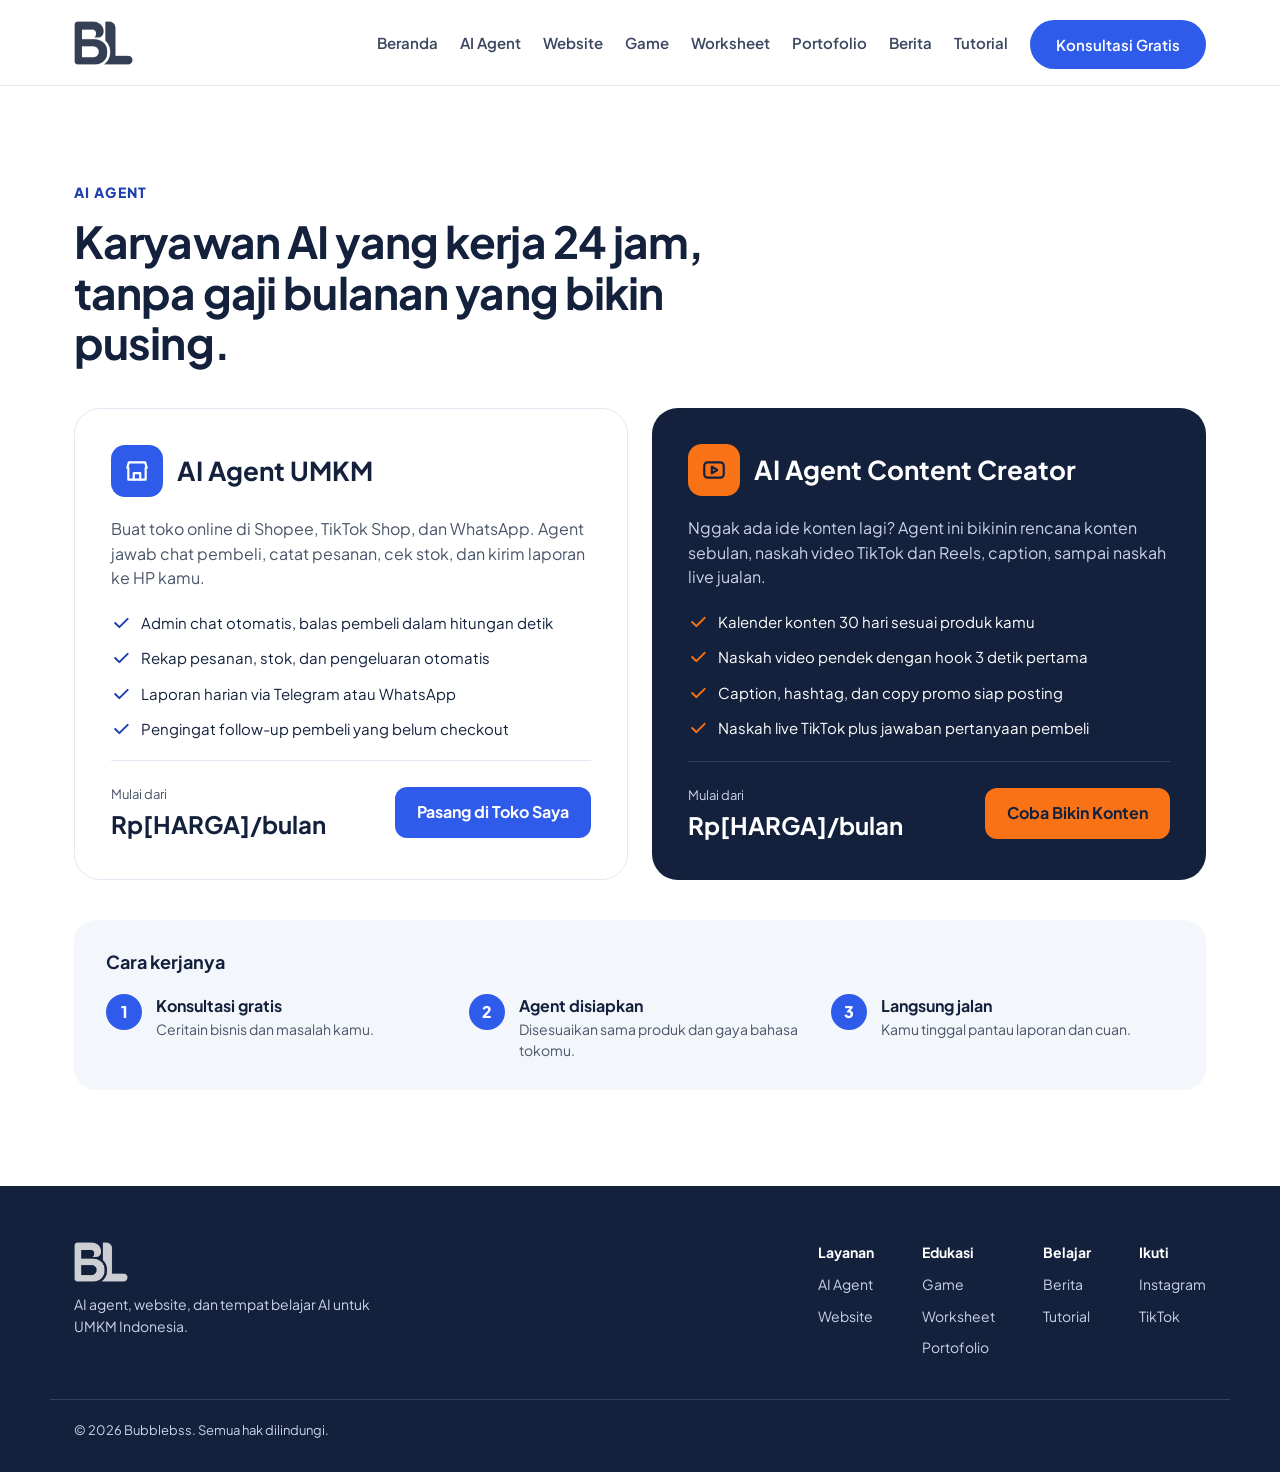
==== commit c207a8b9: "Add Beranda nav link everywhere; make homepage nav/hero/footer link to dedicated pages instead of sc" ====
--- a/ai-agent/index.html
+++ b/ai-agent/index.html
@@ -16,6 +16,7 @@
 <img src="../assets/logo-bl.png" alt="Bubblebss" style="height:44px;width:auto;display:block">
 </a>
 <div class="nav-links">
+<a href="/">Beranda</a>
 <a href="/ai-agent/">AI Agent</a>
 <a href="/website/">Website</a>
 <a href="/game/">Game</a>
@@ -25,6 +26,7 @@
 <a href="/tutorial/">Tutorial</a>
 <a href="/#kontak" class="nav-cta">Konsultasi Gratis</a>
 </div>
+<button class="nav-toggle" id="nav-toggle" aria-label="Menu">&#8942;</button>
 </nav>
 </header>
 
@@ -64,6 +66,7 @@
 <div class="footer-bottom">© 2026 Bubblebss. Semua hak dilindungi.</div>
 </footer>
 
+<script src="../assets/nav.js"></script>
 <script src="../assets/settings.js"></script>
 <script src="../assets/articles.js"></script>
 <script>
--- a/style.css
+++ b/style.css
@@ -42,12 +42,22 @@
 
 /* NAV */
 .site-header{border-bottom:1px solid var(--border);background:#FFFFFF}
-.nav{display:flex;flex-wrap:wrap;align-items:center;justify-content:space-between;gap:16px;padding:16px 24px}
+.nav{position:relative;display:flex;flex-wrap:wrap;align-items:center;justify-content:space-between;gap:16px;padding:16px 24px}
 .nav-brand{display:flex;align-items:center;gap:10px;color:var(--navy)}
 .nav-brand strong{font-weight:800;font-size:22px;letter-spacing:-0.02em}
 .nav-links{display:flex;flex-wrap:wrap;align-items:center;gap:16px 22px;font-size:15px;font-weight:600}
 .nav-links a{color:var(--navy-text);padding:10px 0}
 .nav-links a.nav-cta{background:var(--blue);color:#FFFFFF !important;padding:13px 26px;border-radius:999px;margin-top:4px}
+.nav-toggle{display:none;background:none;border:none;font-size:26px;line-height:1;color:var(--navy);cursor:pointer;padding:8px 10px}
+
+@media (max-width:760px){
+  .nav-toggle{display:block}
+  .nav-links{display:none;position:absolute;top:100%;left:24px;right:24px;flex-direction:column;align-items:stretch;width:auto;gap:0;margin-top:8px;background:#FFFFFF;border:1px solid var(--border);border-radius:16px;padding:4px 16px;box-shadow:0 8px 24px rgba(20,33,61,0.08);z-index:20}
+  .nav-links.open{display:flex}
+  .nav-links a{padding:14px 0;border-bottom:1px solid var(--border)}
+  .nav-links a:last-of-type{border-bottom:none}
+  .nav-links a.nav-cta{margin:12px 0;align-self:stretch;text-align:center;border-bottom:none}
+}
 
 /* BUTTONS */
 .btn{display:inline-block;font-weight:700;font-size:16px;padding:15px 26px;border-radius:14px;text-decoration:none}
@@ -76,7 +86,7 @@
 .hero-actions{display:flex;flex-wrap:wrap;gap:12px}
 .hero-grid{flex:1 1 380px;min-width:0;display:grid;grid-template-columns:repeat(2,minmax(0,1fr));gap:16px}
 .hero-card{border-radius:22px;padding:24px;display:flex;flex-direction:column;gap:10px}
-.hero-card.offset{margin-top:32px}
+.hero-card.offset{margin-top:0}
 .hero-card-white{background:#FFFFFF;border:1px solid var(--border)}
 .hero-card-navy{background:var(--navy);color:#FFFFFF}
 .hero-card-orange{background:var(--chip-orange-bg)}
